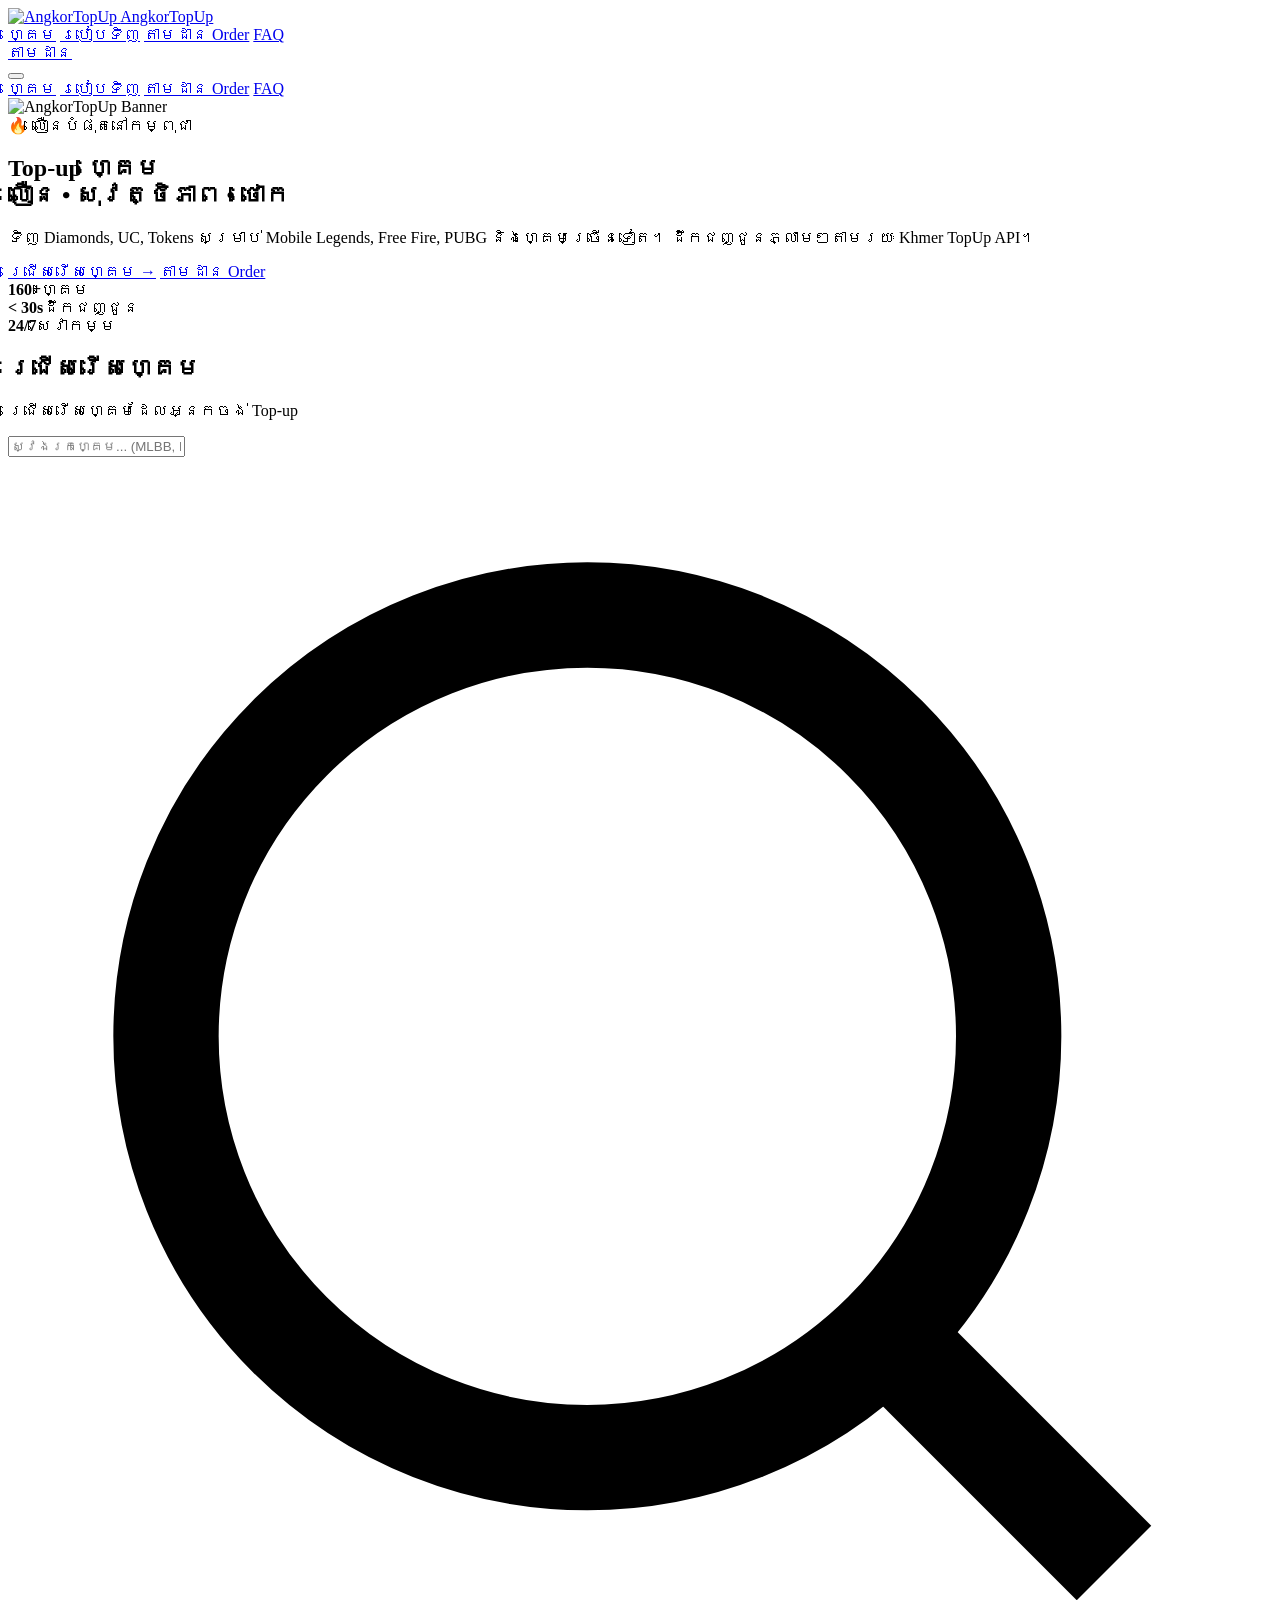
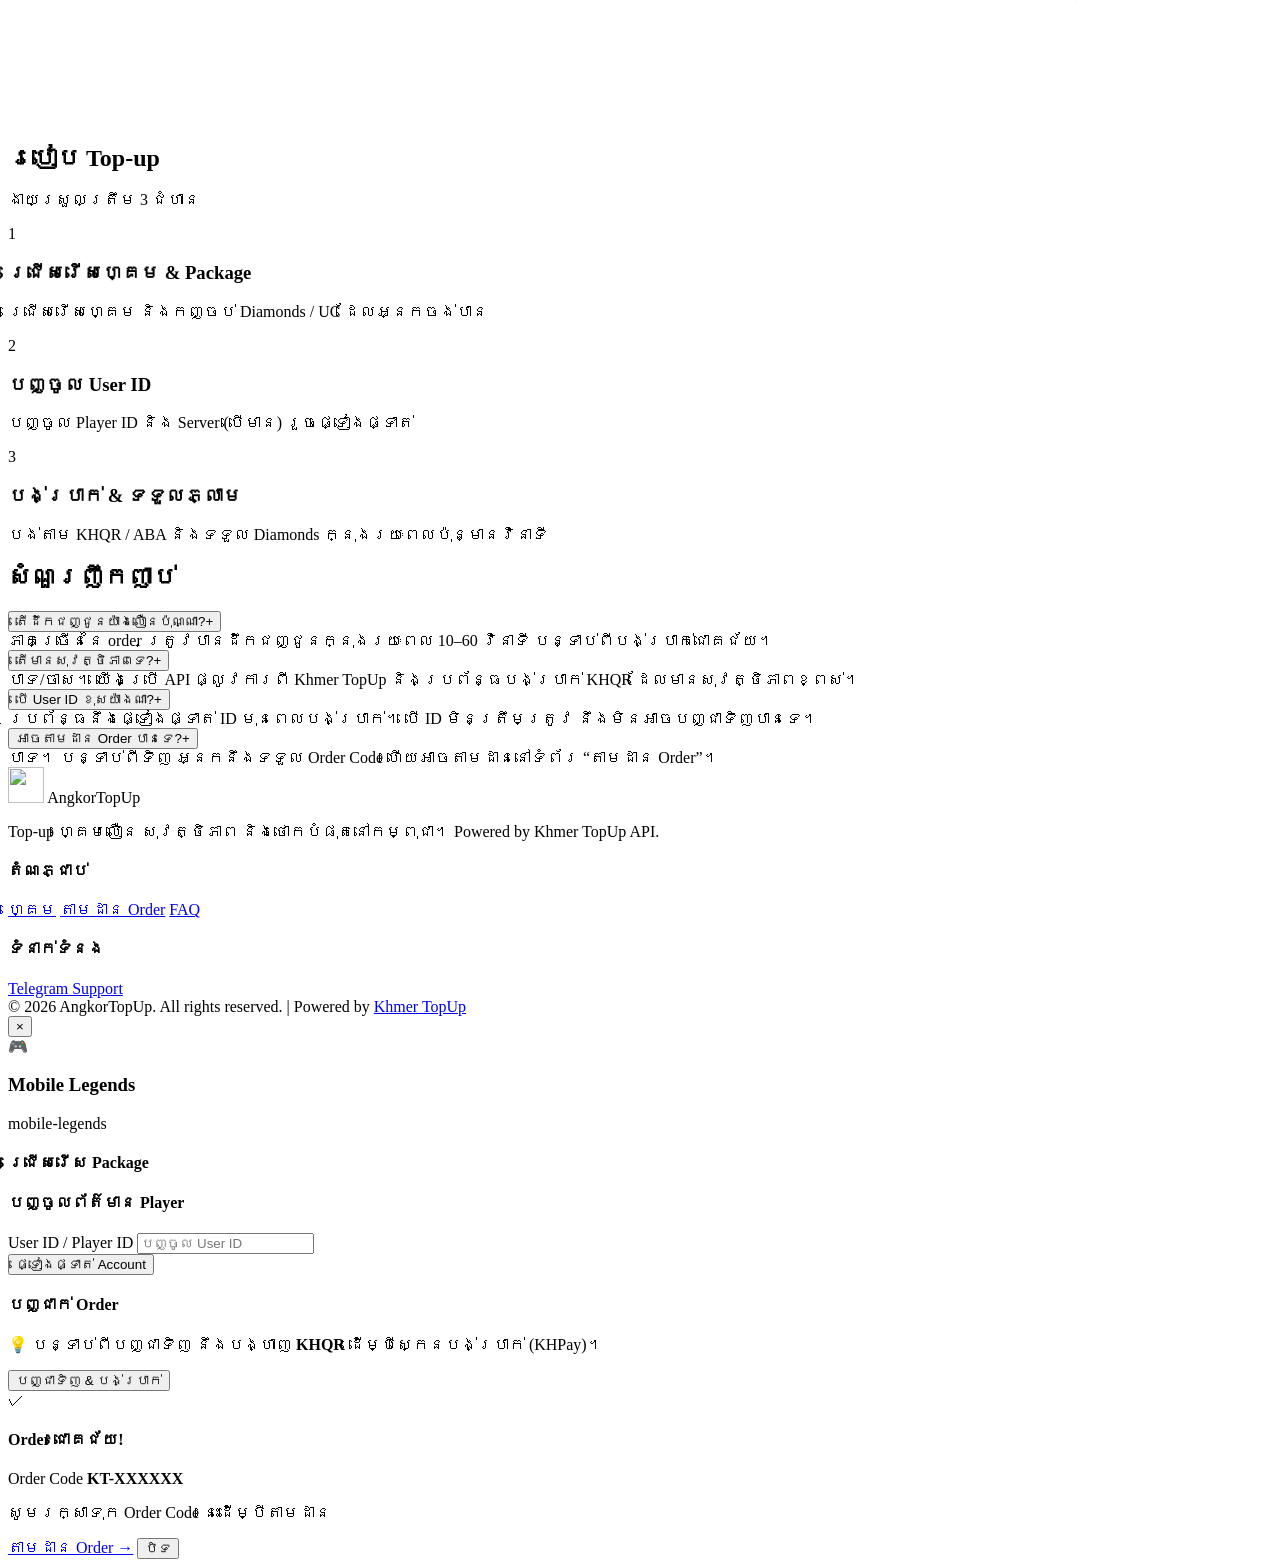
==== templates/index.html @ 308f7257 "Add files via upload" ====
<!DOCTYPE html>
<html lang="km">
<head>
  <meta charset="UTF-8" />
  <meta name="viewport" content="width=device-width, initial-scale=1.0, maximum-scale=1.0" />
  <meta name="description" content="AngkorTopUp - Top-up ហ្គេមលឿនបំផុតនៅកម្ពុជា | Mobile Legends, Free Fire, PUBG និងច្រើនទៀត" />
  <title>AngkorTopUp | Top-up ហ្គេមលឿន & សុវត្ថិភាព</title>
  <link rel="preconnect" href="https://fonts.googleapis.com" />
  <link rel="preconnect" href="https://fonts.gstatic.com" crossorigin />
  <link href="https://fonts.googleapis.com/css2?family=Battambang:wght@400;700&family=Inter:wght@400;500;600;700;800&display=swap" rel="stylesheet" />
  <link rel="stylesheet" href="/static/css/style.css" />
  <link rel="icon" type="image/svg+xml" href="/static/img/favicon.svg" />
  <link rel="icon" href="data:image/svg+xml,<svg xmlns='http://www.w3.org/2000/svg' viewBox='0 0 100 100'><text y='.9em' font-size='90'>⚡</text></svg>" />
</head>
<body>
  <header class="header">
    <div class="container header-inner">
      <a href="/" class="logo">
        <img src="/static/img/logo.svg" alt="AngkorTopUp" class="logo-img" id="siteLogo" width="40" height="40" />
        <span class="logo-text" id="siteLogoText">Angkor<span>TopUp</span></span>
      </a>
      <nav class="nav">
        <a href="#games" class="nav-link">ហ្គេម</a>
        <a href="#how" class="nav-link">របៀបទិញ</a>
        <a href="/track" class="nav-link">តាមដាន Order</a>
        <a href="#faq" class="nav-link">FAQ</a>
      </nav>
      <div class="header-actions">
        <a href="/track" class="btn btn-outline btn-sm">តាមដាន</a>
      </div>
      <button class="menu-toggle" id="menuToggle" aria-label="Menu">
        <span></span><span></span><span></span>
      </button>
    </div>
  </header>

  <div class="mobile-menu" id="mobileMenu">
    <a href="#games">ហ្គេម</a>
    <a href="#how">របៀបទិញ</a>
    <a href="/track">តាមដាន Order</a>
    <a href="#faq">FAQ</a>
  </div>

  <div class="hero-banner-wrap" id="bannerWrap">
    <img src="/static/img/banner.svg" alt="AngkorTopUp Banner" class="hero-banner" id="siteBanner" />
  </div>
  <section class="hero">
    <div class="container hero-content">
      <div class="hero-badge">🔥 លឿនបំផុតនៅកម្ពុជា</div>
      <h1>Top-up ហ្គេម<br /><span class="gradient-text">លឿន • សុវត្ថិភាព • ថោក</span></h1>
      <p class="hero-desc">ទិញ Diamonds, UC, Tokens សម្រាប់ Mobile Legends, Free Fire, PUBG និងហ្គេមច្រើនទៀត។ ដឹកជញ្ជូនភ្លាមៗតាមរយៈ Khmer TopUp API។</p>
      <div class="hero-cta">
        <a href="#games" class="btn btn-primary btn-lg">ជ្រើសរើសហ្គេម →</a>
        <a href="/track" class="btn btn-ghost btn-lg">តាមដាន Order</a>
      </div>
      <div class="hero-stats">
        <div class="stat"><strong>160+</strong><span>ហ្គេម</span></div>
        <div class="stat"><strong>&lt; 30s</strong><span>ដឹកជញ្ជូន</span></div>
        <div class="stat"><strong>24/7</strong><span>សេវាកម្ម</span></div>
      </div>
    </div>
    <div class="hero-bg"></div>
  </section>

  <div class="ticker-wrap">
    <div class="ticker" id="liveTicker"></div>
  </div>

  <section class="section" id="games">
    <div class="container">
      <div class="section-header">
        <h2>ជ្រើសរើសហ្គេម</h2>
        <p>ជ្រើសរើសហ្គេមដែលអ្នកចង់ Top-up</p>
      </div>
      <div class="search-bar">
        <input type="text" id="gameSearch" placeholder="ស្វែងរកហ្គេម... (MLBB, Free Fire, PUBG...)" />
        <svg class="search-icon" viewBox="0 0 24 24" fill="none" stroke="currentColor" stroke-width="2"><circle cx="11" cy="11" r="8"/><path d="m21 21-4.3-4.3"/></svg>
      </div>
      <div class="games-grid" id="gamesGrid"></div>
    </div>
  </section>

  <section class="section section-alt" id="how">
    <div class="container">
      <div class="section-header">
        <h2>របៀប Top-up</h2>
        <p>ងាយស្រួលត្រឹម 3 ជំហាន</p>
      </div>
      <div class="steps">
        <div class="step">
          <div class="step-num">1</div>
          <h3>ជ្រើសរើសហ្គេម & Package</h3>
          <p>ជ្រើសរើសហ្គេម និងកញ្ចប់ Diamonds / UC ដែលអ្នកចង់បាន</p>
        </div>
        <div class="step">
          <div class="step-num">2</div>
          <h3>បញ្ចូល User ID</h3>
          <p>បញ្ចូល Player ID និង Server (បើមាន) រួចផ្ទៀងផ្ទាត់</p>
        </div>
        <div class="step">
          <div class="step-num">3</div>
          <h3>បង់ប្រាក់ & ទទួលភ្លាម</h3>
          <p>បង់តាម KHQR / ABA និងទទួល Diamonds ក្នុងរយៈពេលប៉ុន្មានវិនាទី</p>
        </div>
      </div>
    </div>
  </section>

  <section class="section" id="faq">
    <div class="container">
      <div class="section-header"><h2>សំណួរញឹកញាប់</h2></div>
      <div class="faq-list">
        <div class="faq-item">
          <button class="faq-q">តើដឹកជញ្ជូនយ៉ាងលឿនប៉ុណ្ណា?<span>+</span></button>
          <div class="faq-a">ភាគច្រើននៃ order ត្រូវបានដឹកជញ្ជូនក្នុងរយៈពេល 10–60 វិនាទី បន្ទាប់ពីបង់ប្រាក់ជោគជ័យ។</div>
        </div>
        <div class="faq-item">
          <button class="faq-q">តើមានសុវត្ថិភាពទេ?<span>+</span></button>
          <div class="faq-a">បាទ/ចាស។ យើងប្រើ API ផ្លូវការពី Khmer TopUp និងប្រព័ន្ធបង់ប្រាក់ KHQR ដែលមានសុវត្ថិភាពខ្ពស់។</div>
        </div>
        <div class="faq-item">
          <button class="faq-q">បើ User ID ខុសយ៉ាងណា?<span>+</span></button>
          <div class="faq-a">ប្រព័ន្ធនឹងផ្ទៀងផ្ទាត់ ID មុនពេលបង់ប្រាក់។ បើ ID មិនត្រឹមត្រូវ នឹងមិនអាចបញ្ជាទិញបានទេ។</div>
        </div>
        <div class="faq-item">
          <button class="faq-q">អាចតាមដាន Order បានទេ?<span>+</span></button>
          <div class="faq-a">បាទ។ បន្ទាប់ពីទិញ អ្នកនឹងទទួល Order Code ហើយអាចតាមដាននៅទំព័រ “តាមដាន Order”។</div>
        </div>
      </div>
    </div>
  </section>

  <footer class="footer">
    <div class="container footer-inner">
      <div class="footer-brand">
        <div class="logo">
          <img src="/static/img/logo.svg" alt="" class="logo-img" width="36" height="36" />
          <span class="logo-text">Angkor<span>TopUp</span></span>
        </div>
        <p>Top-up ហ្គេមលឿន សុវត្ថិភាព និងថោកបំផុតនៅកម្ពុជា។ Powered by Khmer TopUp API.</p>
      </div>
      <div class="footer-links">
        <div>
          <h4>តំណភ្ជាប់</h4>
          <a href="#games">ហ្គេម</a>
          <a href="/track">តាមដាន Order</a>
          <a href="#faq">FAQ</a>
        </div>
        <div>
          <h4>ទំនាក់ទំនង</h4>
          <a href="https://t.me/" target="_blank">Telegram Support</a>
        </div>
      </div>
    </div>
    <div class="footer-bottom">
      <div class="container">© 2026 AngkorTopUp. All rights reserved. | Powered by <a href="https://khmer-topup.com" target="_blank">Khmer TopUp</a></div>
    </div>
  </footer>

  <!-- Top-up Modal -->
  <div class="modal" id="topupModal">
    <div class="modal-backdrop" data-close></div>
    <div class="modal-box">
      <button class="modal-close" data-close>&times;</button>
      <div class="modal-header">
        <div id="modalGameEmoji" class="modal-game-emoji">🎮</div>
        <div>
          <h3 id="modalGameName">Mobile Legends</h3>
          <p id="modalGameSlug" class="text-muted">mobile-legends</p>
        </div>
      </div>
      <div class="modal-body">
        <div class="modal-step active" id="stepPackages">
          <h4>ជ្រើសរើស Package</h4>
          <div class="packages-grid" id="packagesGrid"></div>
        </div>
        <div class="modal-step" id="stepPlayer">
          <h4>បញ្ចូលព័ត៌មាន Player</h4>
          <div class="form-group">
            <label id="labelPlayerId">User ID / Player ID</label>
            <input type="text" id="playerId" placeholder="បញ្ចូល User ID" autocomplete="off" />
          </div>
          <div class="form-group" id="serverGroup" style="display:none;">
            <label id="labelServerId">Zone / Server ID</label>
            <input type="text" id="serverId" placeholder="បញ្ចូល Server / Zone" autocomplete="off" />
          </div>
          <div class="verify-result" id="verifyResult"></div>
          <button class="btn btn-primary btn-block" id="btnVerify">ផ្ទៀងផ្ទាត់ Account</button>
        </div>
        <div class="modal-step" id="stepConfirm">
          <h4>បញ្ជាក់ Order</h4>
          <div class="order-summary" id="orderSummary"></div>
          <div class="payment-note">
            <p>💡 បន្ទាប់ពីបញ្ជាទិញ នឹងបង្ហាញ <strong>KHQR</strong> ដើម្បីស្កេនបង់ប្រាក់ (KHPay)។</p>
          </div>
          <button class="btn btn-primary btn-block btn-lg" id="btnPlaceOrder">បញ្ជាទិញ &amp; បង់ប្រាក់</button>
        </div>
        <div class="modal-step" id="stepSuccess">
          <div class="success-icon">✓</div>
          <h4>Order ជោគជ័យ!</h4>
          <div class="order-code-box">
            <span>Order Code</span>
            <strong id="successOrderCode">KT-XXXXXX</strong>
          </div>
          <p class="text-center text-muted">សូមរក្សាទុក Order Code នេះដើម្បីតាមដាន</p>
          <a href="/track" class="btn btn-primary btn-block">តាមដាន Order →</a>
          <button class="btn btn-ghost btn-block" data-close>បិទ</button>
        </div>
      </div>
      <div class="modal-footer" id="modalFooter">
        <button class="btn btn-ghost" id="btnBack" style="display:none;">← ត្រឡប់</button>
        <div class="selected-pkg" id="selectedPkgInfo"></div>
      </div>
    </div>
  </div>

  <script src="/static/js/data.js"></script>
  <script src="/static/js/app.js"></script>
</body>
</html>
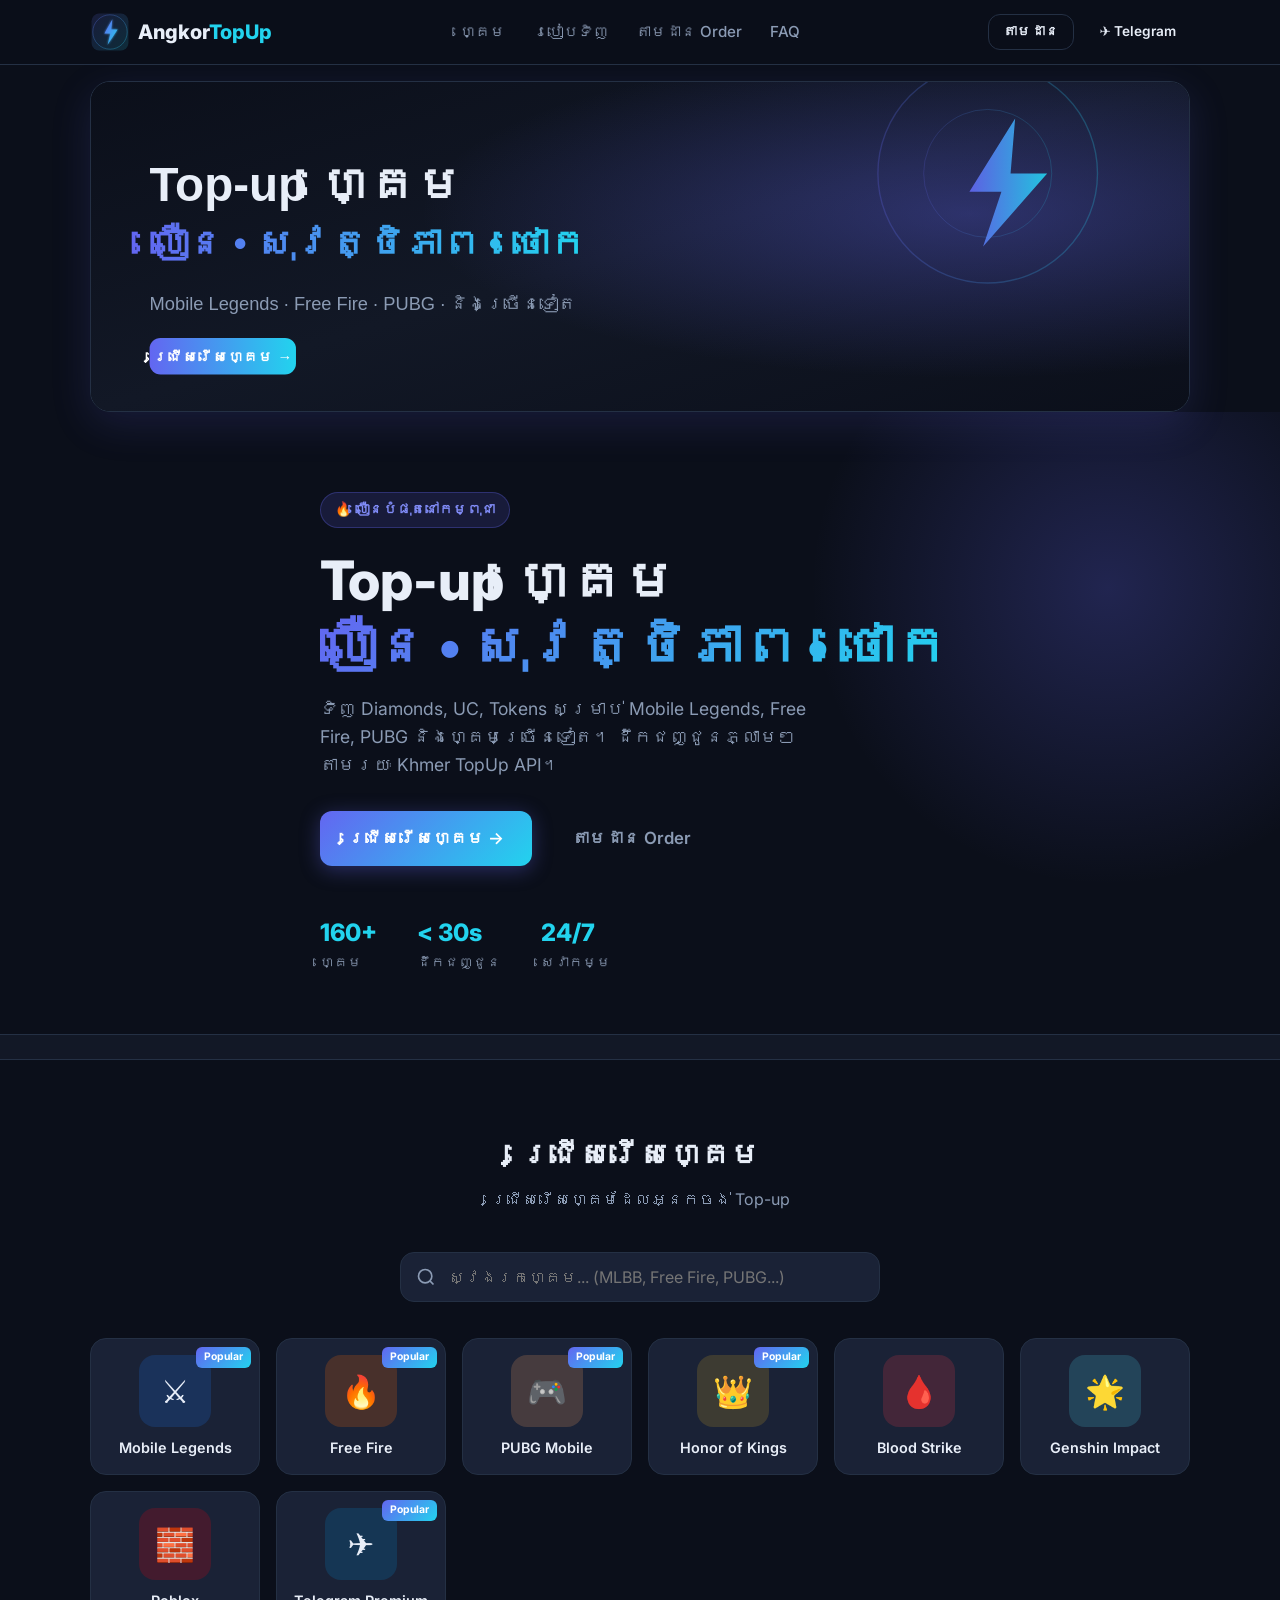
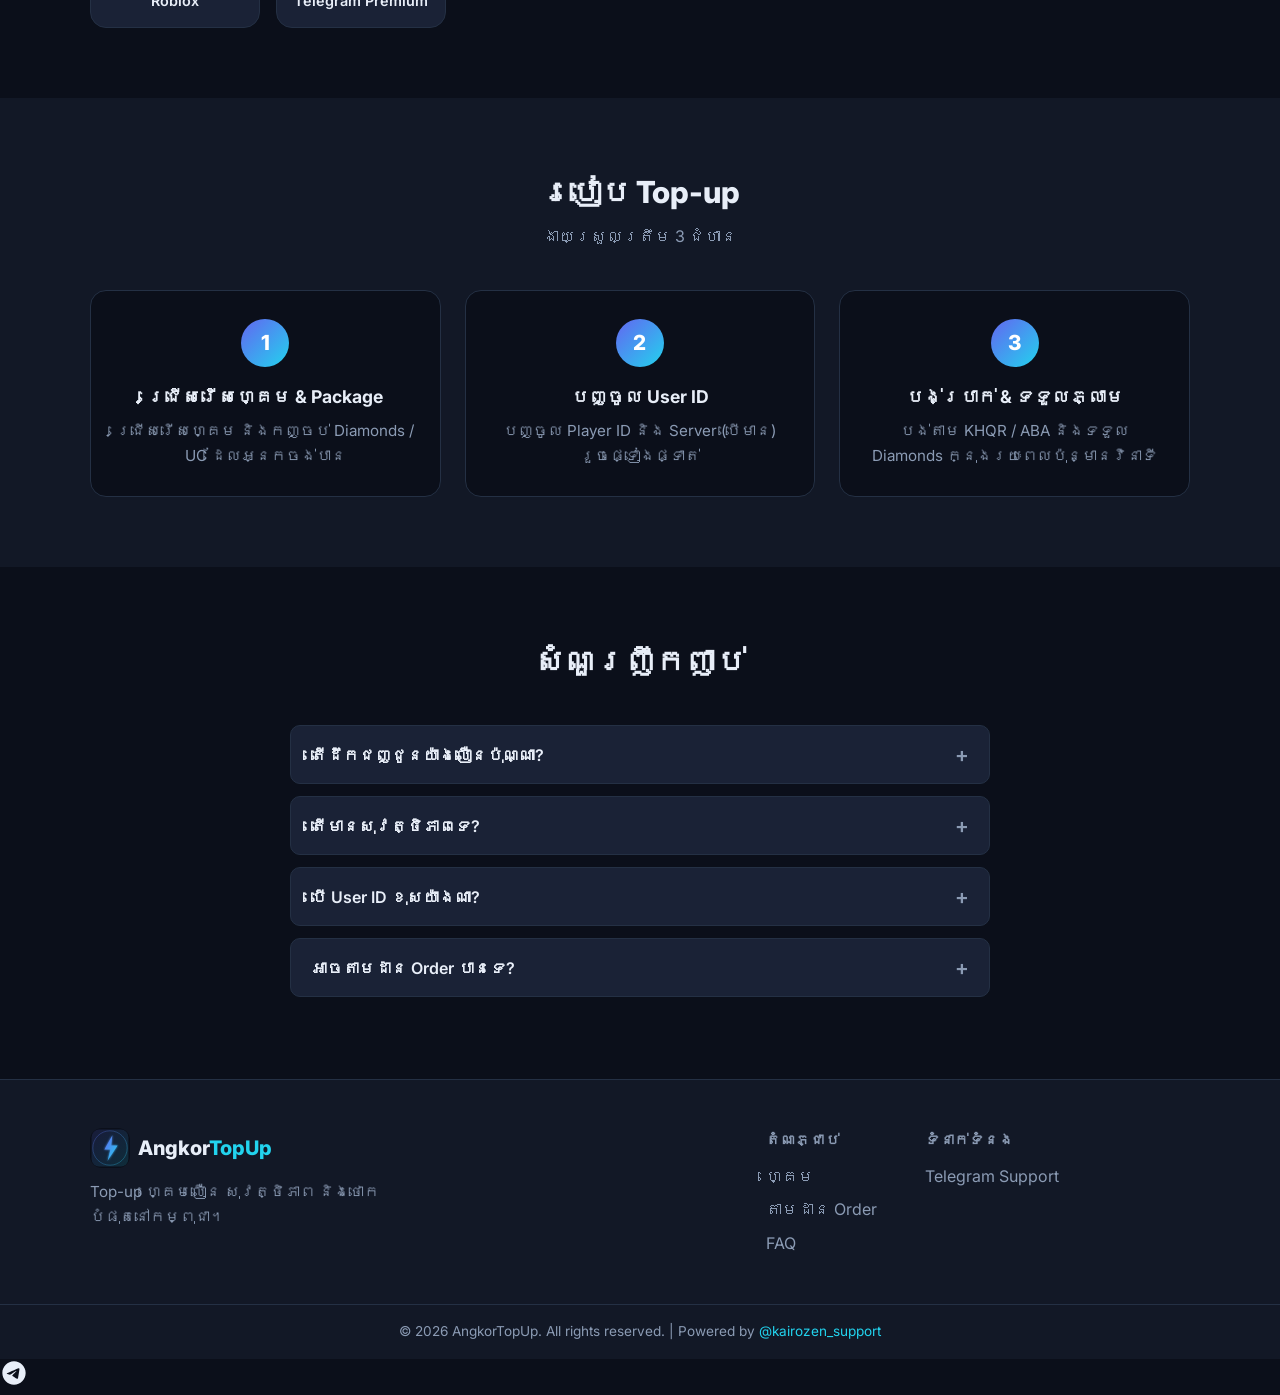
==== commit 4372fed1: "Add files via upload" ====
--- a/templates/index.html
+++ b/templates/index.html
@@ -27,6 +27,7 @@
       </nav>
       <div class="header-actions">
         <a href="/track" class="btn btn-outline btn-sm">តាមដាន</a>
+        <a href="https://t.me/kairozen_support" id="tgLink" class="btn btn-telegram btn-sm" target="_blank" rel="noopener">✈️ Telegram</a>
       </div>
       <button class="menu-toggle" id="menuToggle" aria-label="Menu">
         <span></span><span></span><span></span>
@@ -38,6 +39,7 @@
     <a href="#games">ហ្គេម</a>
     <a href="#how">របៀបទិញ</a>
     <a href="/track">តាមដាន Order</a>
+    <a href="https://t.me/kairozen_support" id="tgMobile" target="_blank" rel="noopener">✈️ Telegram Support</a>
     <a href="#faq">FAQ</a>
   </div>
 
@@ -137,7 +139,7 @@
           <img src="/static/img/logo.svg" alt="" class="logo-img" width="36" height="36" />
           <span class="logo-text">Angkor<span>TopUp</span></span>
         </div>
-        <p>Top-up ហ្គេមលឿន សុវត្ថិភាព និងថោកបំផុតនៅកម្ពុជា។ Powered by Khmer TopUp API.</p>
+        <p>Top-up ហ្គេមលឿន សុវត្ថិភាព និងថោកបំផុតនៅកម្ពុជា។</p>
       </div>
       <div class="footer-links">
         <div>
@@ -148,12 +150,12 @@
         </div>
         <div>
           <h4>ទំនាក់ទំនង</h4>
-          <a href="https://t.me/" target="_blank">Telegram Support</a>
+          <a href="https://t.me/kairozen_support" target="_blank" rel="noopener">Telegram Support</a>
         </div>
       </div>
     </div>
     <div class="footer-bottom">
-      <div class="container">© 2026 AngkorTopUp. All rights reserved. | Powered by <a href="https://khmer-topup.com" target="_blank">Khmer TopUp</a></div>
+      <div class="container">© 2026 AngkorTopUp. All rights reserved. | Powered by <a href="https://t.me/kairozen_support" target="_blank" rel="noopener">@kairozen_support</a></div>
     </div>
   </footer>
 
@@ -216,5 +218,9 @@
 
   <script src="/static/js/data.js"></script>
   <script src="/static/js/app.js"></script>
+  <!-- Floating Telegram -->
+  <a href="https://t.me/kairozen_support" id="tgFloat" class="tg-float" target="_blank" rel="noopener" title="Telegram Support" aria-label="Telegram">
+    <svg viewBox="0 0 24 24" width="28" height="28" fill="currentColor"><path d="M12 2C6.48 2 2 6.48 2 12s4.48 10 10 10 10-4.48 10-10S17.52 2 12 2zm4.64 6.8c-.15 1.58-.8 5.42-1.13 7.19-.14.75-.42 1-.68 1.03-.58.05-1.02-.38-1.58-.75-.88-.58-1.38-.94-2.23-1.5-.99-.65-.35-1.01.22-1.59.15-.15 2.71-2.48 2.76-2.69a.2.2 0 00-.05-.18c-.06-.05-.14-.03-.21-.02-.09.02-1.49.95-4.22 2.79-.4.27-.76.41-1.08.4-.36-.01-1.04-.2-1.55-.37-.63-.2-1.12-.31-1.08-.66.02-.18.27-.36.74-.55 2.92-1.27 4.86-2.11 5.83-2.51 2.78-1.16 3.35-1.36 3.73-1.36.08 0 .27.02.39.12.1.08.13.19.14.27-.01.06.01.24 0 .38z"/></svg>
+  </a>
 </body>
 </html>
--- a/static/css/style.css
+++ b/static/css/style.css
@@ -0,0 +1,365 @@
+:root {
+  --bg: #0b0f1a;
+  --bg-card: #121826;
+  --bg-elevated: #1a2236;
+  --border: #243044;
+  --text: #e8eef8;
+  --text-muted: #8b9bb4;
+  --primary: #6366f1;
+  --primary-hover: #818cf8;
+  --accent: #22d3ee;
+  --success: #10b981;
+  --warning: #f59e0b;
+  --danger: #ef4444;
+  --gradient: linear-gradient(135deg, #6366f1 0%, #22d3ee 100%);
+  --radius: 16px;
+  --radius-sm: 10px;
+  --shadow: 0 10px 40px rgba(0,0,0,.4);
+  --font: 'Inter', 'Battambang', system-ui, sans-serif;
+}
+*, *::before, *::after { box-sizing: border-box; margin: 0; padding: 0; }
+html { scroll-behavior: smooth; }
+body {
+  font-family: var(--font);
+  background: var(--bg);
+  color: var(--text);
+  line-height: 1.6;
+  min-height: 100vh;
+  overflow-x: hidden;
+}
+a { color: inherit; text-decoration: none; }
+button, input { font-family: inherit; }
+.container { width: 100%; max-width: 1140px; margin: 0 auto; padding: 0 20px; }
+
+.header {
+  position: sticky; top: 0; z-index: 100;
+  background: rgba(11, 15, 26, 0.85);
+  backdrop-filter: blur(16px);
+  border-bottom: 1px solid var(--border);
+}
+.header-inner {
+  display: flex; align-items: center; justify-content: space-between; height: 64px;
+}
+.logo { display: flex; align-items: center; gap: 8px; font-weight: 800; font-size: 1.25rem; }
+.logo-icon { font-size: 1.5rem; }
+.logo-text span { color: var(--accent); }
+.nav { display: flex; gap: 28px; }
+.nav-link { color: var(--text-muted); font-weight: 500; font-size: 0.95rem; transition: color .2s; }
+.nav-link:hover { color: var(--text); }
+.header-actions { display: flex; align-items: center; gap: 12px; }
+.menu-toggle {
+  display: none; flex-direction: column; gap: 5px;
+  background: none; border: none; cursor: pointer; padding: 4px;
+}
+.menu-toggle span { width: 22px; height: 2px; background: var(--text); border-radius: 2px; }
+.mobile-menu {
+  display: none; flex-direction: column;
+  background: var(--bg-card); border-bottom: 1px solid var(--border);
+  padding: 16px 20px; gap: 12px;
+}
+.mobile-menu.open { display: flex; }
+.mobile-menu a { padding: 10px 0; color: var(--text-muted); font-weight: 500; }
+
+.btn {
+  display: inline-flex; align-items: center; justify-content: center; gap: 8px;
+  padding: 10px 20px; border-radius: 12px; font-weight: 600; font-size: 0.95rem;
+  border: none; cursor: pointer; transition: all .2s; text-align: center;
+}
+.btn-primary {
+  background: var(--gradient); color: #fff;
+  box-shadow: 0 4px 20px rgba(99, 102, 241, .35);
+}
+.btn-primary:hover { transform: translateY(-2px); box-shadow: 0 8px 28px rgba(99, 102, 241, .45); }
+.btn-outline { background: transparent; border: 1px solid var(--border); color: var(--text); }
+.btn-outline:hover { border-color: var(--primary); color: var(--primary); }
+.btn-ghost { background: transparent; color: var(--text-muted); }
+.btn-ghost:hover { color: var(--text); }
+.btn-sm { padding: 6px 14px; font-size: 0.85rem; }
+.btn-lg { padding: 14px 28px; font-size: 1.05rem; }
+.btn-block { width: 100%; }
+.btn:disabled { opacity: .5; cursor: not-allowed; transform: none !important; }
+
+.hero { position: relative; padding: 80px 0 60px; overflow: hidden; }
+.hero-content { position: relative; z-index: 2; max-width: 680px; }
+.hero-badge {
+  display: inline-block; background: rgba(99, 102, 241, .15); color: var(--primary-hover);
+  padding: 6px 14px; border-radius: 999px; font-size: 0.85rem; font-weight: 600;
+  margin-bottom: 20px; border: 1px solid rgba(99, 102, 241, .3);
+}
+.hero h1 { font-size: clamp(2.2rem, 5vw, 3.4rem); font-weight: 800; line-height: 1.2; margin-bottom: 16px; }
+.gradient-text {
+  background: var(--gradient); -webkit-background-clip: text;
+  -webkit-text-fill-color: transparent; background-clip: text;
+}
+.hero-desc { color: var(--text-muted); font-size: 1.1rem; margin-bottom: 32px; max-width: 520px; }
+.hero-cta { display: flex; flex-wrap: wrap; gap: 12px; margin-bottom: 48px; }
+.hero-stats { display: flex; gap: 40px; }
+.stat { display: flex; flex-direction: column; }
+.stat strong { font-size: 1.5rem; font-weight: 800; color: var(--accent); }
+.stat span { font-size: 0.85rem; color: var(--text-muted); }
+.hero-bg {
+  position: absolute; top: -20%; right: -10%; width: 600px; height: 600px;
+  background: radial-gradient(circle, rgba(99,102,241,.25) 0%, transparent 70%);
+  pointer-events: none;
+}
+
+.ticker-wrap {
+  background: var(--bg-card); border-top: 1px solid var(--border);
+  border-bottom: 1px solid var(--border); overflow: hidden; padding: 12px 0;
+}
+.ticker { display: flex; gap: 40px; white-space: nowrap; animation: ticker 40s linear infinite; }
+.ticker-item { color: var(--text-muted); font-size: 0.9rem; }
+.ticker-item strong { color: var(--success); }
+@keyframes ticker { 0% { transform: translateX(0); } 100% { transform: translateX(-50%); } }
+
+.section { padding: 70px 0; }
+.section-alt { background: var(--bg-card); }
+.section-header { text-align: center; margin-bottom: 40px; }
+.section-header h2 { font-size: 1.9rem; font-weight: 800; margin-bottom: 8px; }
+.section-header p { color: var(--text-muted); }
+
+.search-bar { position: relative; max-width: 480px; margin: 0 auto 36px; }
+.search-bar input {
+  width: 100%; padding: 14px 20px 14px 48px;
+  background: var(--bg-elevated); border: 1px solid var(--border);
+  border-radius: 14px; color: var(--text); font-size: 1rem; outline: none;
+  transition: border-color .2s;
+}
+.search-bar input:focus { border-color: var(--primary); }
+.search-icon {
+  position: absolute; left: 16px; top: 50%; transform: translateY(-50%);
+  width: 20px; height: 20px; color: var(--text-muted);
+}
+
+.games-grid {
+  display: grid; grid-template-columns: repeat(auto-fill, minmax(160px, 1fr)); gap: 16px;
+}
+.game-card {
+  background: var(--bg-elevated); border: 1px solid var(--border);
+  border-radius: var(--radius); padding: 16px 12px; text-align: center;
+  cursor: pointer; transition: all .25s; position: relative; overflow: hidden;
+}
+.game-card:hover {
+  border-color: var(--primary); transform: translateY(-4px);
+  box-shadow: 0 12px 30px rgba(99,102,241,.2);
+}
+.game-card.popular::before {
+  content: 'Popular'; position: absolute; top: 8px; right: 8px;
+  background: var(--gradient); color: #fff; font-size: 0.65rem;
+  font-weight: 700; padding: 2px 8px; border-radius: 6px;
+}
+.game-img {
+  width: 72px; height: 72px; border-radius: 16px;
+  display: flex; align-items: center; justify-content: center;
+  font-size: 2rem; margin: 0 auto 12px; background: var(--bg);
+}
+.game-name { font-weight: 600; font-size: 0.9rem; line-height: 1.3; }
+
+.steps { display: grid; grid-template-columns: repeat(3, 1fr); gap: 24px; }
+.step {
+  background: var(--bg); border: 1px solid var(--border);
+  border-radius: var(--radius); padding: 28px 24px; text-align: center;
+}
+.step-num {
+  width: 48px; height: 48px; background: var(--gradient); color: #fff;
+  font-weight: 800; font-size: 1.3rem; border-radius: 50%;
+  display: flex; align-items: center; justify-content: center; margin: 0 auto 16px;
+}
+.step h3 { font-size: 1.1rem; margin-bottom: 8px; }
+.step p { color: var(--text-muted); font-size: 0.95rem; }
+
+.faq-list { max-width: 700px; margin: 0 auto; }
+.faq-item {
+  border: 1px solid var(--border); border-radius: var(--radius-sm);
+  margin-bottom: 12px; overflow: hidden; background: var(--bg-elevated);
+}
+.faq-q {
+  width: 100%; background: none; border: none; color: var(--text);
+  padding: 16px 20px; font-size: 1rem; font-weight: 600;
+  text-align: left; cursor: pointer;
+  display: flex; justify-content: space-between; align-items: center;
+}
+.faq-q span { font-size: 1.3rem; color: var(--text-muted); transition: transform .2s; }
+.faq-item.open .faq-q span { transform: rotate(45deg); }
+.faq-a { display: none; padding: 0 20px 16px; color: var(--text-muted); font-size: 0.95rem; }
+.faq-item.open .faq-a { display: block; }
+
+.footer { background: var(--bg-card); border-top: 1px solid var(--border); padding-top: 48px; }
+.footer-inner {
+  display: grid; grid-template-columns: 1.5fr 1fr; gap: 40px; padding-bottom: 40px;
+}
+.footer-brand p { color: var(--text-muted); margin-top: 12px; font-size: 0.95rem; max-width: 320px; }
+.footer-links { display: flex; gap: 48px; }
+.footer-links h4 {
+  font-size: 0.9rem; margin-bottom: 12px; color: var(--text-muted);
+  text-transform: uppercase; letter-spacing: .05em;
+}
+.footer-links a { display: block; color: var(--text-muted); margin-bottom: 8px; transition: color .2s; }
+.footer-links a:hover { color: var(--accent); }
+.footer-bottom {
+  border-top: 1px solid var(--border); padding: 16px 0;
+  text-align: center; color: var(--text-muted); font-size: 0.85rem;
+}
+.footer-bottom a { color: var(--accent); }
+
+.modal {
+  position: fixed; inset: 0; z-index: 200;
+  display: none; align-items: center; justify-content: center; padding: 16px;
+}
+.modal.open { display: flex; }
+.modal-backdrop {
+  position: absolute; inset: 0; background: rgba(0,0,0,.7); backdrop-filter: blur(4px);
+}
+.modal-box {
+  position: relative; background: var(--bg-card); border: 1px solid var(--border);
+  border-radius: 20px; width: 100%; max-width: 480px; max-height: 90vh;
+  overflow-y: auto; box-shadow: var(--shadow); animation: modalIn .3s ease;
+}
+@keyframes modalIn {
+  from { opacity: 0; transform: translateY(20px) scale(.96); }
+  to { opacity: 1; transform: none; }
+}
+.modal-close {
+  position: absolute; top: 12px; right: 16px; background: none; border: none;
+  color: var(--text-muted); font-size: 1.8rem; cursor: pointer; line-height: 1; z-index: 2;
+}
+.modal-header {
+  display: flex; align-items: center; gap: 14px;
+  padding: 24px 24px 16px; border-bottom: 1px solid var(--border);
+}
+.modal-game-emoji {
+  width: 56px; height: 56px; border-radius: 14px;
+  display: flex; align-items: center; justify-content: center;
+  font-size: 1.8rem; background: var(--bg);
+}
+.modal-header h3 { font-size: 1.15rem; }
+.text-muted { color: var(--text-muted); font-size: 0.85rem; }
+.modal-body { padding: 20px 24px; }
+.modal-step { display: none; }
+.modal-step active, .modal-step.active { display: block; }
+.modal-step h4 { font-size: 1rem; margin-bottom: 16px; color: var(--text-muted); }
+.modal-footer {
+  display: flex; align-items: center; justify-content: space-between;
+  padding: 12px 24px 20px; border-top: 1px solid var(--border); gap: 12px;
+}
+.selected-pkg { font-size: 0.9rem; color: var(--accent); font-weight: 600; }
+
+.packages-grid {
+  display: grid; grid-template-columns: repeat(2, 1fr); gap: 10px;
+  max-height: 340px; overflow-y: auto; padding-right: 4px;
+}
+.pkg-card {
+  background: var(--bg-elevated); border: 2px solid var(--border);
+  border-radius: 12px; padding: 14px 12px; cursor: pointer;
+  transition: all .2s; text-align: center;
+}
+.pkg-card:hover { border-color: var(--primary); }
+.pkg-card.selected { border-color: var(--primary); background: rgba(99, 102, 241, .12); }
+.pkg-name { font-weight: 600; font-size: 0.9rem; margin-bottom: 4px; }
+.pkg-price { color: var(--accent); font-weight: 700; font-size: 1.05rem; }
+.pkg-tag {
+  display: inline-block; background: var(--warning); color: #000;
+  font-size: 0.65rem; font-weight: 700; padding: 1px 6px; border-radius: 4px; margin-top: 4px;
+}
+
+.form-group { margin-bottom: 16px; }
+.form-group label {
+  display: block; font-size: 0.9rem; font-weight: 500;
+  margin-bottom: 6px; color: var(--text-muted);
+}
+.form-group input {
+  width: 100%; padding: 12px 14px; background: var(--bg-elevated);
+  border: 1px solid var(--border); border-radius: 10px; color: var(--text);
+  font-size: 1rem; outline: none; transition: border-color .2s;
+}
+.form-group input:focus { border-color: var(--primary); }
+.verify-result {
+  margin-bottom: 12px; padding: 10px 14px; border-radius: 10px; font-size: 0.9rem; display: none;
+}
+.verify-result.valid {
+  display: block; background: rgba(16, 185, 129, .12); color: var(--success);
+  border: 1px solid rgba(16, 185, 129, .3);
+}
+.verify-result.invalid {
+  display: block; background: rgba(239, 68, 68, .12); color: var(--danger);
+  border: 1px solid rgba(239, 68, 68, .3);
+}
+
+.order-summary {
+  background: var(--bg-elevated); border-radius: 12px; padding: 16px; margin-bottom: 16px;
+}
+.order-summary .row {
+  display: flex; justify-content: space-between; padding: 6px 0; font-size: 0.95rem;
+}
+.order-summary .row.total {
+  border-top: 1px solid var(--border); margin-top: 8px; padding-top: 12px;
+  font-weight: 700; font-size: 1.1rem;
+}
+.order-summary .row.total span:last-child { color: var(--accent); }
+.payment-note {
+  background: rgba(99, 102, 241, .08); border: 1px solid rgba(99, 102, 241, .2);
+  border-radius: 10px; padding: 12px; margin-bottom: 16px;
+  font-size: 0.85rem; color: var(--text-muted);
+}
+
+.success-icon {
+  width: 72px; height: 72px; background: rgba(16, 185, 129, .15); color: var(--success);
+  font-size: 2.5rem; border-radius: 50%;
+  display: flex; align-items: center; justify-content: center; margin: 0 auto 16px;
+}
+.order-code-box {
+  background: var(--bg-elevated); border-radius: 12px; padding: 16px; text-align: center; margin: 16px 0;
+}
+.order-code-box span { display: block; font-size: 0.8rem; color: var(--text-muted); margin-bottom: 4px; }
+.order-code-box strong { font-size: 1.4rem; letter-spacing: 1px; color: var(--accent); }
+.text-center { text-align: center; }
+
+.track-page { min-height: calc(100vh - 200px); padding: 60px 0; }
+.track-box {
+  max-width: 480px; margin: 0 auto; background: var(--bg-card);
+  border: 1px solid var(--border); border-radius: 20px; padding: 32px 28px;
+}
+.track-box h1 { font-size: 1.5rem; margin-bottom: 8px; text-align: center; }
+.track-box > p { text-align: center; color: var(--text-muted); margin-bottom: 24px; }
+.track-result { margin-top: 24px; display: none; }
+.track-result.show { display: block; }
+.status-badge {
+  display: inline-block; padding: 4px 12px; border-radius: 999px;
+  font-size: 0.8rem; font-weight: 700; text-transform: uppercase;
+}
+.status-badge.completed { background: rgba(16,185,129,.15); color: var(--success); }
+.status-badge.processing { background: rgba(245,158,11,.15); color: var(--warning); }
+.status-badge.refunded { background: rgba(239,68,68,.15); color: var(--danger); }
+
+@media (max-width: 768px) {
+  .nav, .header-actions .btn-outline { display: none; }
+  .menu-toggle { display: flex; }
+  .hero { padding: 50px 0 40px; }
+  .hero-stats { gap: 24px; }
+  .steps { grid-template-columns: 1fr; }
+  .footer-inner { grid-template-columns: 1fr; }
+  .games-grid { grid-template-columns: repeat(auto-fill, minmax(140px, 1fr)); }
+  .packages-grid { grid-template-columns: 1fr 1fr; }
+}
+@media (max-width: 400px) {
+  .packages-grid { grid-template-columns: 1fr; }
+}
+
+/* Logo & Banner */
+.logo-img {
+  width: 40px; height: 40px; border-radius: 12px;
+  object-fit: cover; flex-shrink: 0;
+}
+.hero-banner-wrap {
+  width: 100%; max-width: 1140px; margin: 0 auto; padding: 16px 20px 0;
+}
+.hero-banner {
+  width: 100%; border-radius: 20px; display: block;
+  border: 1px solid var(--border);
+  box-shadow: 0 12px 40px rgba(99,102,241,.15);
+}
+@media (max-width: 640px) {
+  .hero-banner-wrap { padding: 12px 16px 0; }
+  .hero-banner { border-radius: 14px; }
+  .logo-text { font-size: 1.05rem; }
+}
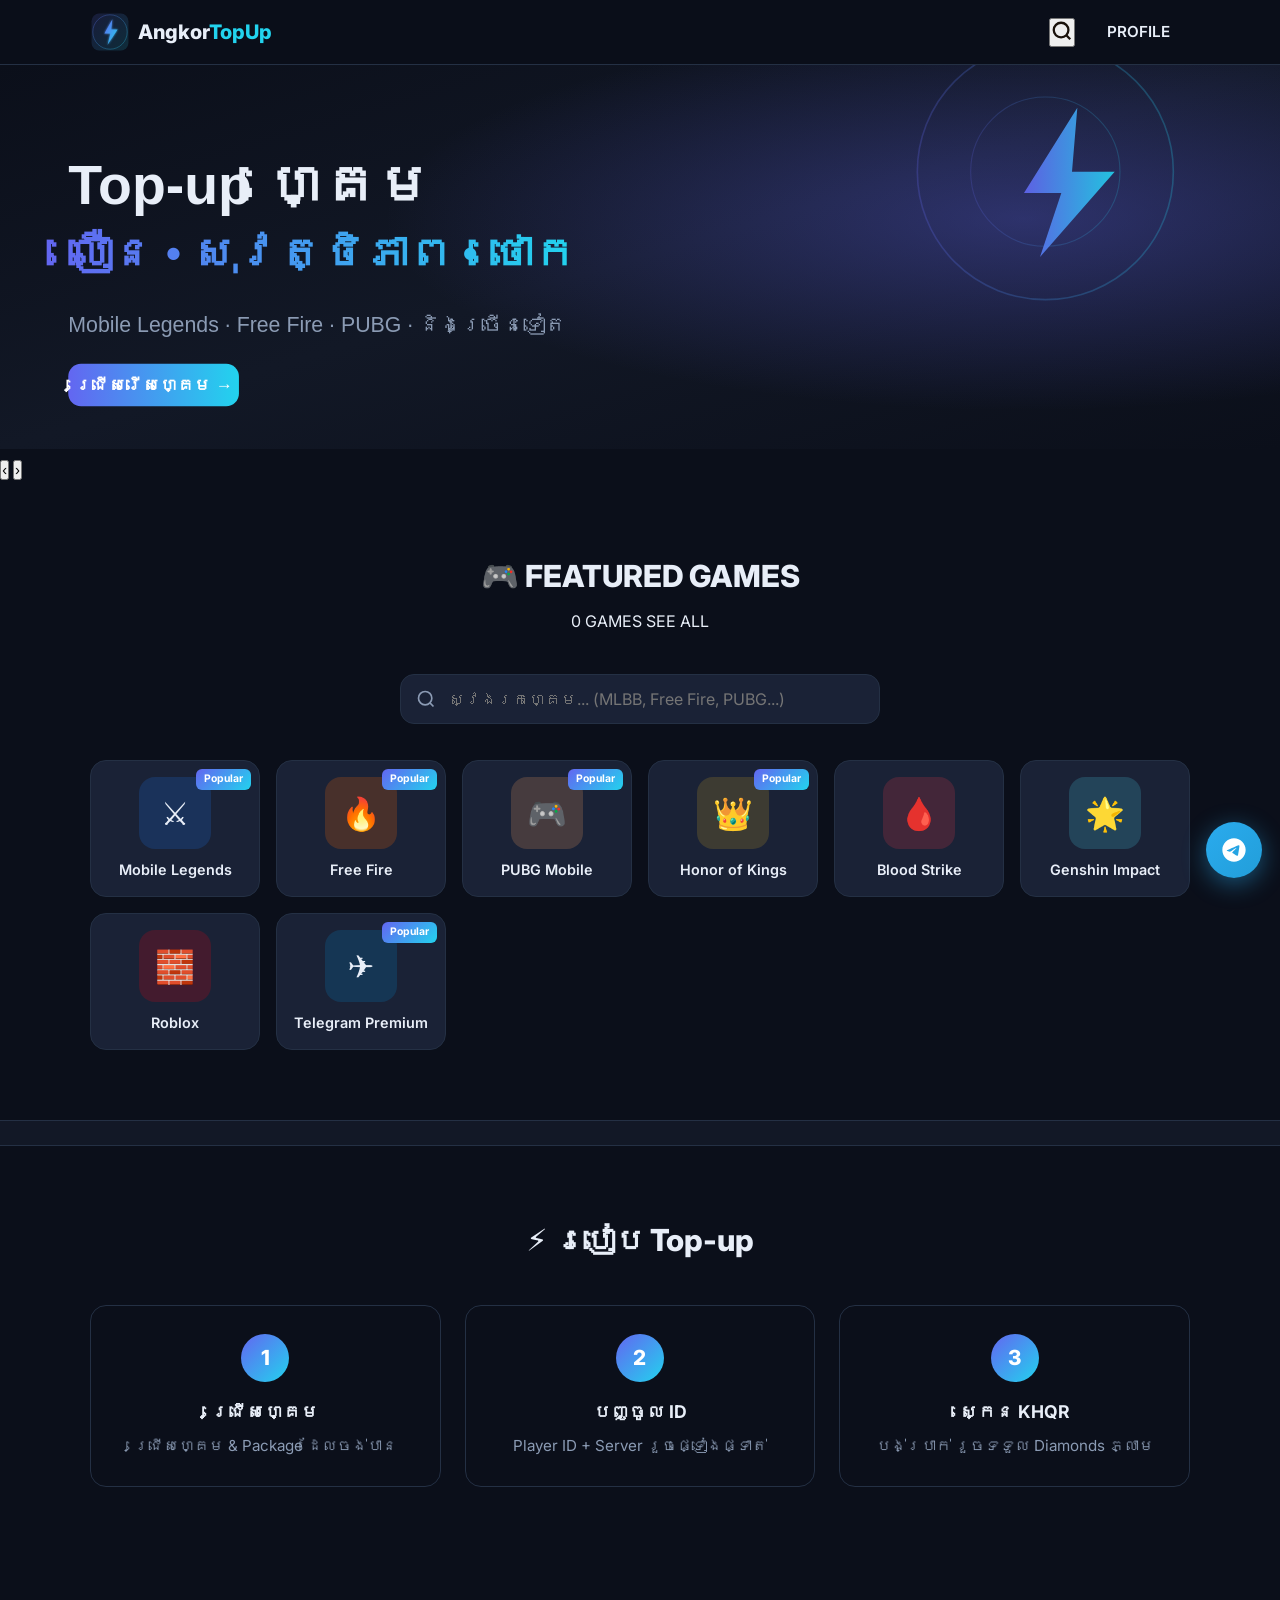
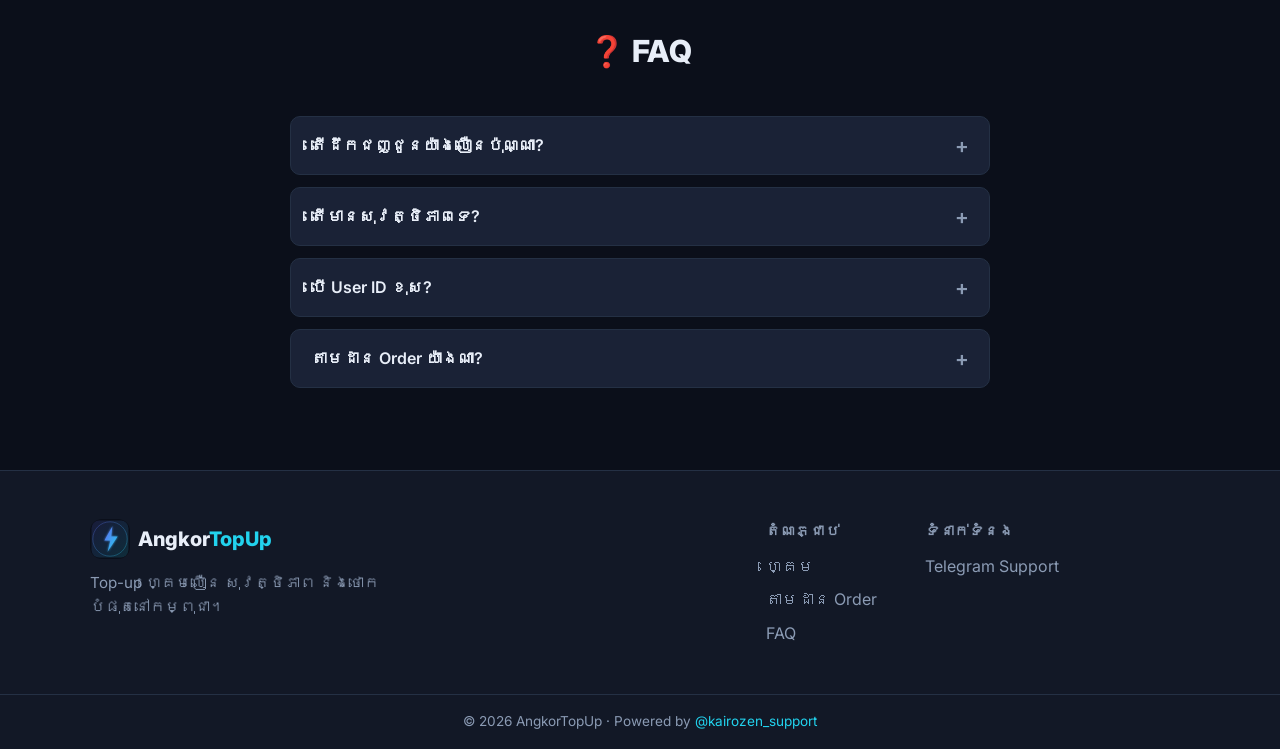
==== commit 4fbaf222: "Add files via upload" ====
--- a/templates/index.html
+++ b/templates/index.html
@@ -2,225 +2,223 @@
 <html lang="km">
 <head>
   <meta charset="UTF-8" />
-  <meta name="viewport" content="width=device-width, initial-scale=1.0, maximum-scale=1.0" />
-  <meta name="description" content="AngkorTopUp - Top-up ហ្គេមលឿនបំផុតនៅកម្ពុជា | Mobile Legends, Free Fire, PUBG និងច្រើនទៀត" />
-  <title>AngkorTopUp | Top-up ហ្គេមលឿន & សុវត្ថិភាព</title>
+  <meta name="viewport" content="width=device-width, initial-scale=1.0, maximum-scale=1.0, user-scalable=no" />
+  <meta name="theme-color" content="#f5a623" />
+  <title>AngkorTopUp | Fast & Secure Game Top-Up</title>
   <link rel="preconnect" href="https://fonts.googleapis.com" />
-  <link rel="preconnect" href="https://fonts.gstatic.com" crossorigin />
   <link href="https://fonts.googleapis.com/css2?family=Battambang:wght@400;700&family=Inter:wght@400;500;600;700;800&display=swap" rel="stylesheet" />
   <link rel="stylesheet" href="/static/css/style.css" />
   <link rel="icon" type="image/svg+xml" href="/static/img/favicon.svg" />
-  <link rel="icon" href="data:image/svg+xml,<svg xmlns='http://www.w3.org/2000/svg' viewBox='0 0 100 100'><text y='.9em' font-size='90'>⚡</text></svg>" />
 </head>
 <body>
-  <header class="header">
-    <div class="container header-inner">
-      <a href="/" class="logo">
-        <img src="/static/img/logo.svg" alt="AngkorTopUp" class="logo-img" id="siteLogo" width="40" height="40" />
-        <span class="logo-text" id="siteLogoText">Angkor<span>TopUp</span></span>
-      </a>
-      <nav class="nav">
-        <a href="#games" class="nav-link">ហ្គេម</a>
-        <a href="#how" class="nav-link">របៀបទិញ</a>
-        <a href="/track" class="nav-link">តាមដាន Order</a>
-        <a href="#faq" class="nav-link">FAQ</a>
-      </nav>
-      <div class="header-actions">
-        <a href="/track" class="btn btn-outline btn-sm">តាមដាន</a>
-        <a href="https://t.me/kairozen_support" id="tgLink" class="btn btn-telegram btn-sm" target="_blank" rel="noopener">✈️ Telegram</a>
-      </div>
-      <button class="menu-toggle" id="menuToggle" aria-label="Menu">
-        <span></span><span></span><span></span>
+
+<!-- ===== HEADER (Puma style) ===== -->
+<header class="header">
+  <div class="container header-inner">
+    <button class="menu-toggle" id="menuToggle" aria-label="Menu" type="button">
+      <span></span><span></span><span></span>
+    </button>
+    <a href="/" class="logo">
+      <img src="/static/img/logo.svg" alt="Logo" class="logo-img" id="siteLogo" width="42" height="42" />
+      <span class="logo-text" id="siteLogoText">Angkor<span>TopUp</span></span>
+    </a>
+    <div class="header-actions">
+      <button type="button" class="icon-btn" id="searchToggle" aria-label="Search" onclick="document.getElementById('gameSearch').focus()">
+        <svg width="22" height="22" viewBox="0 0 24 24" fill="none" stroke="#1a120b" stroke-width="2.5"><circle cx="11" cy="11" r="8"/><path d="m21 21-4.3-4.3"/></svg>
       </button>
-    </div>
-  </header>
-
-  <div class="mobile-menu" id="mobileMenu">
-    <a href="#games">ហ្គេម</a>
-    <a href="#how">របៀបទិញ</a>
-    <a href="/track">តាមដាន Order</a>
-    <a href="https://t.me/kairozen_support" id="tgMobile" target="_blank" rel="noopener">✈️ Telegram Support</a>
-    <a href="#faq">FAQ</a>
-  </div>
-
-  <div class="hero-banner-wrap" id="bannerWrap">
-    <img src="/static/img/banner.svg" alt="AngkorTopUp Banner" class="hero-banner" id="siteBanner" />
-  </div>
-  <section class="hero">
-    <div class="container hero-content">
-      <div class="hero-badge">🔥 លឿនបំផុតនៅកម្ពុជា</div>
-      <h1>Top-up ហ្គេម<br /><span class="gradient-text">លឿន • សុវត្ថិភាព • ថោក</span></h1>
-      <p class="hero-desc">ទិញ Diamonds, UC, Tokens សម្រាប់ Mobile Legends, Free Fire, PUBG និងហ្គេមច្រើនទៀត។ ដឹកជញ្ជូនភ្លាមៗតាមរយៈ Khmer TopUp API។</p>
-      <div class="hero-cta">
-        <a href="#games" class="btn btn-primary btn-lg">ជ្រើសរើសហ្គេម →</a>
-        <a href="/track" class="btn btn-ghost btn-lg">តាមដាន Order</a>
-      </div>
-      <div class="hero-stats">
-        <div class="stat"><strong>160+</strong><span>ហ្គេម</span></div>
-        <div class="stat"><strong>&lt; 30s</strong><span>ដឹកជញ្ជូន</span></div>
-        <div class="stat"><strong>24/7</strong><span>សេវាកម្ម</span></div>
-      </div>
-    </div>
-    <div class="hero-bg"></div>
-  </section>
-
-  <div class="ticker-wrap">
-    <div class="ticker" id="liveTicker"></div>
-  </div>
-
-  <section class="section" id="games">
-    <div class="container">
-      <div class="section-header">
-        <h2>ជ្រើសរើសហ្គេម</h2>
-        <p>ជ្រើសរើសហ្គេមដែលអ្នកចង់ Top-up</p>
-      </div>
-      <div class="search-bar">
-        <input type="text" id="gameSearch" placeholder="ស្វែងរកហ្គេម... (MLBB, Free Fire, PUBG...)" />
-        <svg class="search-icon" viewBox="0 0 24 24" fill="none" stroke="currentColor" stroke-width="2"><circle cx="11" cy="11" r="8"/><path d="m21 21-4.3-4.3"/></svg>
-      </div>
-      <div class="games-grid" id="gamesGrid"></div>
-    </div>
-  </section>
-
-  <section class="section section-alt" id="how">
-    <div class="container">
-      <div class="section-header">
-        <h2>របៀប Top-up</h2>
-        <p>ងាយស្រួលត្រឹម 3 ជំហាន</p>
-      </div>
-      <div class="steps">
-        <div class="step">
-          <div class="step-num">1</div>
-          <h3>ជ្រើសរើសហ្គេម & Package</h3>
-          <p>ជ្រើសរើសហ្គេម និងកញ្ចប់ Diamonds / UC ដែលអ្នកចង់បាន</p>
-        </div>
-        <div class="step">
-          <div class="step-num">2</div>
-          <h3>បញ្ចូល User ID</h3>
-          <p>បញ្ចូល Player ID និង Server (បើមាន) រួចផ្ទៀងផ្ទាត់</p>
-        </div>
-        <div class="step">
-          <div class="step-num">3</div>
-          <h3>បង់ប្រាក់ & ទទួលភ្លាម</h3>
-          <p>បង់តាម KHQR / ABA និងទទួល Diamonds ក្នុងរយៈពេលប៉ុន្មានវិនាទី</p>
-        </div>
-      </div>
-    </div>
-  </section>
-
-  <section class="section" id="faq">
-    <div class="container">
-      <div class="section-header"><h2>សំណួរញឹកញាប់</h2></div>
-      <div class="faq-list">
-        <div class="faq-item">
-          <button class="faq-q">តើដឹកជញ្ជូនយ៉ាងលឿនប៉ុណ្ណា?<span>+</span></button>
-          <div class="faq-a">ភាគច្រើននៃ order ត្រូវបានដឹកជញ្ជូនក្នុងរយៈពេល 10–60 វិនាទី បន្ទាប់ពីបង់ប្រាក់ជោគជ័យ។</div>
-        </div>
-        <div class="faq-item">
-          <button class="faq-q">តើមានសុវត្ថិភាពទេ?<span>+</span></button>
-          <div class="faq-a">បាទ/ចាស។ យើងប្រើ API ផ្លូវការពី Khmer TopUp និងប្រព័ន្ធបង់ប្រាក់ KHQR ដែលមានសុវត្ថិភាពខ្ពស់។</div>
-        </div>
-        <div class="faq-item">
-          <button class="faq-q">បើ User ID ខុសយ៉ាងណា?<span>+</span></button>
-          <div class="faq-a">ប្រព័ន្ធនឹងផ្ទៀងផ្ទាត់ ID មុនពេលបង់ប្រាក់។ បើ ID មិនត្រឹមត្រូវ នឹងមិនអាចបញ្ជាទិញបានទេ។</div>
-        </div>
-        <div class="faq-item">
-          <button class="faq-q">អាចតាមដាន Order បានទេ?<span>+</span></button>
-          <div class="faq-a">បាទ។ បន្ទាប់ពីទិញ អ្នកនឹងទទួល Order Code ហើយអាចតាមដាននៅទំព័រ “តាមដាន Order”។</div>
-        </div>
-      </div>
-    </div>
-  </section>
-
-  <footer class="footer">
-    <div class="container footer-inner">
-      <div class="footer-brand">
-        <div class="logo">
-          <img src="/static/img/logo.svg" alt="" class="logo-img" width="36" height="36" />
-          <span class="logo-text">Angkor<span>TopUp</span></span>
-        </div>
-        <p>Top-up ហ្គេមលឿន សុវត្ថិភាព និងថោកបំផុតនៅកម្ពុជា។</p>
-      </div>
-      <div class="footer-links">
-        <div>
-          <h4>តំណភ្ជាប់</h4>
-          <a href="#games">ហ្គេម</a>
-          <a href="/track">តាមដាន Order</a>
-          <a href="#faq">FAQ</a>
-        </div>
-        <div>
-          <h4>ទំនាក់ទំនង</h4>
-          <a href="https://t.me/kairozen_support" target="_blank" rel="noopener">Telegram Support</a>
-        </div>
-      </div>
-    </div>
-    <div class="footer-bottom">
-      <div class="container">© 2026 AngkorTopUp. All rights reserved. | Powered by <a href="https://t.me/kairozen_support" target="_blank" rel="noopener">@kairozen_support</a></div>
-    </div>
-  </footer>
-
-  <!-- Top-up Modal -->
-  <div class="modal" id="topupModal">
-    <div class="modal-backdrop" data-close></div>
-    <div class="modal-box">
-      <button class="modal-close" data-close>&times;</button>
-      <div class="modal-header">
-        <div id="modalGameEmoji" class="modal-game-emoji">🎮</div>
-        <div>
-          <h3 id="modalGameName">Mobile Legends</h3>
-          <p id="modalGameSlug" class="text-muted">mobile-legends</p>
-        </div>
-      </div>
-      <div class="modal-body">
-        <div class="modal-step active" id="stepPackages">
-          <h4>ជ្រើសរើស Package</h4>
-          <div class="packages-grid" id="packagesGrid"></div>
-        </div>
-        <div class="modal-step" id="stepPlayer">
-          <h4>បញ្ចូលព័ត៌មាន Player</h4>
-          <div class="form-group">
-            <label id="labelPlayerId">User ID / Player ID</label>
-            <input type="text" id="playerId" placeholder="បញ្ចូល User ID" autocomplete="off" />
-          </div>
-          <div class="form-group" id="serverGroup" style="display:none;">
-            <label id="labelServerId">Zone / Server ID</label>
-            <input type="text" id="serverId" placeholder="បញ្ចូល Server / Zone" autocomplete="off" />
-          </div>
-          <div class="verify-result" id="verifyResult"></div>
-          <button class="btn btn-primary btn-block" id="btnVerify">ផ្ទៀងផ្ទាត់ Account</button>
-        </div>
-        <div class="modal-step" id="stepConfirm">
-          <h4>បញ្ជាក់ Order</h4>
-          <div class="order-summary" id="orderSummary"></div>
-          <div class="payment-note">
-            <p>💡 បន្ទាប់ពីបញ្ជាទិញ នឹងបង្ហាញ <strong>KHQR</strong> ដើម្បីស្កេនបង់ប្រាក់ (KHPay)។</p>
-          </div>
-          <button class="btn btn-primary btn-block btn-lg" id="btnPlaceOrder">បញ្ជាទិញ &amp; បង់ប្រាក់</button>
-        </div>
-        <div class="modal-step" id="stepSuccess">
-          <div class="success-icon">✓</div>
-          <h4>Order ជោគជ័យ!</h4>
-          <div class="order-code-box">
-            <span>Order Code</span>
-            <strong id="successOrderCode">KT-XXXXXX</strong>
-          </div>
-          <p class="text-center text-muted">សូមរក្សាទុក Order Code នេះដើម្បីតាមដាន</p>
-          <a href="/track" class="btn btn-primary btn-block">តាមដាន Order →</a>
-          <button class="btn btn-ghost btn-block" data-close>បិទ</button>
-        </div>
-      </div>
-      <div class="modal-footer" id="modalFooter">
-        <button class="btn btn-ghost" id="btnBack" style="display:none;">← ត្រឡប់</button>
-        <div class="selected-pkg" id="selectedPkgInfo"></div>
-      </div>
-    </div>
-  </div>
-
-  <script src="/static/js/data.js"></script>
-  <script src="/static/js/app.js"></script>
-  <!-- Floating Telegram -->
-  <a href="https://t.me/kairozen_support" id="tgFloat" class="tg-float" target="_blank" rel="noopener" title="Telegram Support" aria-label="Telegram">
-    <svg viewBox="0 0 24 24" width="28" height="28" fill="currentColor"><path d="M12 2C6.48 2 2 6.48 2 12s4.48 10 10 10 10-4.48 10-10S17.52 2 12 2zm4.64 6.8c-.15 1.58-.8 5.42-1.13 7.19-.14.75-.42 1-.68 1.03-.58.05-1.02-.38-1.58-.75-.88-.58-1.38-.94-2.23-1.5-.99-.65-.35-1.01.22-1.59.15-.15 2.71-2.48 2.76-2.69a.2.2 0 00-.05-.18c-.06-.05-.14-.03-.21-.02-.09.02-1.49.95-4.22 2.79-.4.27-.76.41-1.08.4-.36-.01-1.04-.2-1.55-.37-.63-.2-1.12-.31-1.08-.66.02-.18.27-.36.74-.55 2.92-1.27 4.86-2.11 5.83-2.51 2.78-1.16 3.35-1.36 3.73-1.36.08 0 .27.02.39.12.1.08.13.19.14.27-.01.06.01.24 0 .38z"/></svg>
-  </a>
+      <a href="/profile" class="btn btn-login">PROFILE</a>
+    </div>
+  </div>
+</header>
+
+<div class="mobile-menu" id="mobileMenu">
+  <a href="#games">🎮 ហ្គេម</a>
+  <a href="#how">⚡ របៀបទិញ</a>
+  <a href="/profile">👤 កំណត់ព័ត៌មាន</a>
+  <a href="/track">📋 តាមដាន Order</a>
+  <a href="#faq">❓ FAQ</a>
+  <a href="https://t.me/kairozen_support" id="tgMobile" target="_blank" rel="noopener">✈️ Telegram Support</a>
+</div>
+
+<!-- ===== BANNER CAROUSEL ===== -->
+<div class="banner-carousel">
+  <div class="banner-slides" id="bannerSlides">
+    <div class="banner-slide active">
+      <img src="/static/img/banner.svg" alt="Banner" id="siteBanner" class="banner-img" />
+    </div>
+  </div>
+  <button type="button" class="banner-nav prev" id="banPrev" aria-label="Prev">‹</button>
+  <button type="button" class="banner-nav next" id="banNext" aria-label="Next">›</button>
+  <div class="banner-dots" id="bannerDots"></div>
+</div>
+
+<!-- ===== FEATURED GAMES ===== -->
+<section class="section" id="games">
+  <div class="container">
+    <div class="section-header">
+      <h2><span class="icon">🎮</span> FEATURED GAMES</h2>
+      <div class="section-badges">
+        <span class="badge-count" id="gameCount">0 GAMES</span>
+        <a href="#games" class="badge-see">SEE ALL</a>
+      </div>
+    </div>
+    <div class="search-bar">
+      <svg class="search-icon" viewBox="0 0 24 24" fill="none" stroke="currentColor" stroke-width="2"><circle cx="11" cy="11" r="8"/><path d="m21 21-4.3-4.3"/></svg>
+      <input type="text" id="gameSearch" placeholder="ស្វែងរកហ្គេម... (MLBB, Free Fire, PUBG...)" />
+    </div>
+    <div class="games-grid" id="gamesGrid">
+      <div style="grid-column:1/-1;text-align:center;color:var(--text-muted);padding:40px">កំពុងផ្ទុក...</div>
+    </div>
+  </div>
+</section>
+
+<!-- Live ticker -->
+<div class="ticker-wrap">
+  <div class="ticker" id="liveTicker"></div>
+</div>
+
+<!-- ===== HOW ===== -->
+<section class="section" id="how">
+  <div class="container">
+    <div class="section-header">
+      <h2><span class="icon">⚡</span> របៀប Top-up</h2>
+    </div>
+    <div class="steps">
+      <div class="step">
+        <div class="step-num">1</div>
+        <h3>ជ្រើសហ្គេម</h3>
+        <p>ជ្រើសហ្គេម &amp; Package ដែលចង់បាន</p>
+      </div>
+      <div class="step">
+        <div class="step-num">2</div>
+        <h3>បញ្ចូល ID</h3>
+        <p>Player ID + Server រួចផ្ទៀងផ្ទាត់</p>
+      </div>
+      <div class="step">
+        <div class="step-num">3</div>
+        <h3>ស្កេន KHQR</h3>
+        <p>បង់ប្រាក់ រួចទទួល Diamonds ភ្លាម</p>
+      </div>
+    </div>
+  </div>
+</section>
+
+<!-- ===== FAQ ===== -->
+<section class="section" id="faq">
+  <div class="container">
+    <div class="section-header"><h2><span class="icon">❓</span> FAQ</h2></div>
+    <div class="faq-list">
+      <div class="faq-item">
+        <button class="faq-q" type="button">តើដឹកជញ្ជូនយ៉ាងលឿនប៉ុណ្ណា?<span>+</span></button>
+        <div class="faq-a">ភាគច្រើន 10–60 វិនាទី បន្ទាប់ពីបង់ប្រាក់ជោគជ័យ។</div>
+      </div>
+      <div class="faq-item">
+        <button class="faq-q" type="button">តើមានសុវត្ថិភាពទេ?<span>+</span></button>
+        <div class="faq-a">បាទ។ ប្រើ KHQR ផ្លូវការ និងផ្ទៀងផ្ទាត់ Player ID មុនបញ្ជាទិញ។</div>
+      </div>
+      <div class="faq-item">
+        <button class="faq-q" type="button">បើ User ID ខុស?<span>+</span></button>
+        <div class="faq-a">ប្រព័ន្ធផ្ទៀងផ្ទាត់មុន។ ID ខុស នឹងមិនអាចបញ្ជាទិញបានទេ។</div>
+      </div>
+      <div class="faq-item">
+        <button class="faq-q" type="button">តាមដាន Order យ៉ាងណា?<span>+</span></button>
+        <div class="faq-a">រក្សា Order Code រួចចូលទំព័រ TRACK ឬចុចតាមដាន។</div>
+      </div>
+    </div>
+  </div>
+</section>
+
+<!-- ===== FOOTER ===== -->
+<footer class="footer">
+  <div class="container footer-inner">
+    <div class="footer-brand">
+      <div class="logo">
+        <img src="/static/img/logo.svg" alt="" class="logo-img" width="40" height="40" />
+        <span class="logo-text">Angkor<span>TopUp</span></span>
+      </div>
+      <p>Top-up ហ្គេមលឿន សុវត្ថិភាព និងថោកបំផុតនៅកម្ពុជា។</p>
+    </div>
+    <div class="footer-links">
+      <div>
+        <h4>តំណភ្ជាប់</h4>
+        <a href="#games">ហ្គេម</a>
+        <a href="/track">តាមដាន Order</a>
+        <a href="#faq">FAQ</a>
+      </div>
+      <div>
+        <h4>ទំនាក់ទំនង</h4>
+        <a href="https://t.me/kairozen_support" id="tgFooter" target="_blank" rel="noopener">Telegram Support</a>
+      </div>
+    </div>
+  </div>
+  <div class="footer-bottom">
+    <div class="container">© 2026 AngkorTopUp · Powered by <a href="https://t.me/kairozen_support" target="_blank" rel="noopener">@kairozen_support</a></div>
+  </div>
+</footer>
+
+<!-- ===== TOPUP MODAL ===== -->
+<div class="modal" id="topupModal">
+  <div class="modal-backdrop" data-close></div>
+  <div class="modal-box">
+    <button class="modal-close" data-close type="button">&times;</button>
+    <div class="modal-header">
+      <div id="modalGameEmoji" class="modal-game-emoji">🎮</div>
+      <div>
+        <h3 id="modalGameName">Game</h3>
+        <p id="modalGameSlug" class="text-muted">slug</p>
+      </div>
+    </div>
+    <div class="modal-body">
+      <div class="modal-step active" id="stepPackages">
+        <h4>ជ្រើសរើស Package</h4>
+        <div class="packages-grid" id="packagesGrid"></div>
+      </div>
+      <div class="modal-step" id="stepPlayer">
+        <h4>បញ្ចូលព័ត៌មាន Player</h4>
+        <div class="form-group">
+          <label id="labelPlayerId">User ID</label>
+          <input type="text" id="playerId" placeholder="បញ្ចូល User ID" autocomplete="off" />
+        </div>
+        <div class="form-group" id="serverGroup" style="display:none">
+          <label id="labelServerId">Zone / Server</label>
+          <input type="text" id="serverId" placeholder="Server / Zone" autocomplete="off" />
+        </div>
+        <div class="verify-result" id="verifyResult"></div>
+        <button class="btn btn-primary btn-block" id="btnVerify" type="button">ផ្ទៀងផ្ទាត់ Account</button>
+      </div>
+      <div class="modal-step" id="stepConfirm">
+        <h4>បញ្ជាក់ Order</h4>
+        <div class="order-summary" id="orderSummary"></div>
+        <div class="payment-note">
+          <p>💡 បន្ទាប់ពីបញ្ជាទិញ នឹងបង្ហាញ <strong>KHQR</strong> ដើម្បីស្កេនបង់ប្រាក់។</p>
+        </div>
+        <button class="btn btn-primary btn-block btn-lg" id="btnPlaceOrder" type="button">បញ្ជាទិញ &amp; បង់ប្រាក់</button>
+      </div>
+      <div class="modal-step" id="stepSuccess">
+        <div class="success-icon">✓</div>
+        <h4 class="text-center">Order ជោគជ័យ!</h4>
+        <div class="order-code-box">
+          <span>Order Code</span>
+          <strong id="successOrderCode">—</strong>
+        </div>
+        <p class="text-center text-muted">សូមរក្សាទុក Order Code នេះ</p>
+        <a href="/track" class="btn btn-primary btn-block">តាមដាន Order →</a>
+        <button class="btn btn-ghost btn-block" data-close type="button">បិទ</button>
+      </div>
+    </div>
+    <div class="modal-footer" id="modalFooter">
+      <button class="btn btn-ghost" id="btnBack" style="display:none" type="button">← ត្រឡប់</button>
+      <div class="selected-pkg" id="selectedPkgInfo"></div>
+    </div>
+  </div>
+</div>
+
+<!-- Floating Telegram -->
+<a href="https://t.me/kairozen_support" id="tgFloat" class="tg-float" target="_blank" rel="noopener" title="Telegram Support" aria-label="Telegram">
+  <svg viewBox="0 0 24 24" width="28" height="28" fill="currentColor"><path d="M12 2C6.48 2 2 6.48 2 12s4.48 10 10 10 10-4.48 10-10S17.52 2 12 2zm4.64 6.8c-.15 1.58-.8 5.42-1.13 7.19-.14.75-.42 1-.68 1.03-.58.05-1.02-.38-1.58-.75-.88-.58-1.38-.94-2.23-1.5-.99-.65-.35-1.01.22-1.59.15-.15 2.71-2.48 2.76-2.69a.2.2 0 00-.05-.18c-.06-.05-.14-.03-.21-.02-.09.02-1.49.95-4.22 2.79-.4.27-.76.41-1.08.4-.36-.01-1.04-.2-1.55-.37-.63-.2-1.12-.31-1.08-.66.02-.18.27-.36.74-.55 2.92-1.27 4.86-2.11 5.83-2.51 2.78-1.16 3.35-1.36 3.73-1.36.08 0 .27.02.39.12.1.08.13.19.14.27-.01.06.01.24 0 .38z"/></svg>
+</a>
+
+<script src="/static/js/data.js"></script>
+<script src="/static/js/app.js"></script>
 </body>
 </html>
--- a/static/css/style.css
+++ b/static/css/style.css
@@ -363,3 +363,45 @@
   .hero-banner { border-radius: 14px; }
   .logo-text { font-size: 1.05rem; }
 }
+
+.game-img img { width: 100%; height: 100%; object-fit: cover; border-radius: 16px; }
+
+
+
+/* Telegram button */
+.btn-telegram {
+  background: linear-gradient(135deg, #2AABEE 0%, #229ED9 100%);
+  color: #fff !important;
+  border: none;
+  box-shadow: 0 4px 14px rgba(42, 171, 238, .35);
+}
+.btn-telegram:hover {
+  transform: translateY(-2px);
+  box-shadow: 0 6px 20px rgba(42, 171, 238, .45);
+  color: #fff !important;
+}
+
+/* Floating Telegram */
+.tg-float {
+  position: fixed;
+  right: 18px;
+  bottom: 22px;
+  z-index: 150;
+  width: 56px;
+  height: 56px;
+  border-radius: 50%;
+  background: linear-gradient(135deg, #2AABEE 0%, #229ED9 100%);
+  color: #fff;
+  display: flex;
+  align-items: center;
+  justify-content: center;
+  box-shadow: 0 6px 24px rgba(42, 171, 238, .45);
+  transition: transform .2s, box-shadow .2s;
+}
+.tg-float:hover {
+  transform: scale(1.08);
+  box-shadow: 0 8px 28px rgba(42, 171, 238, .55);
+}
+@media (max-width: 480px) {
+  .tg-float { right: 14px; bottom: 16px; width: 52px; height: 52px; }
+}
